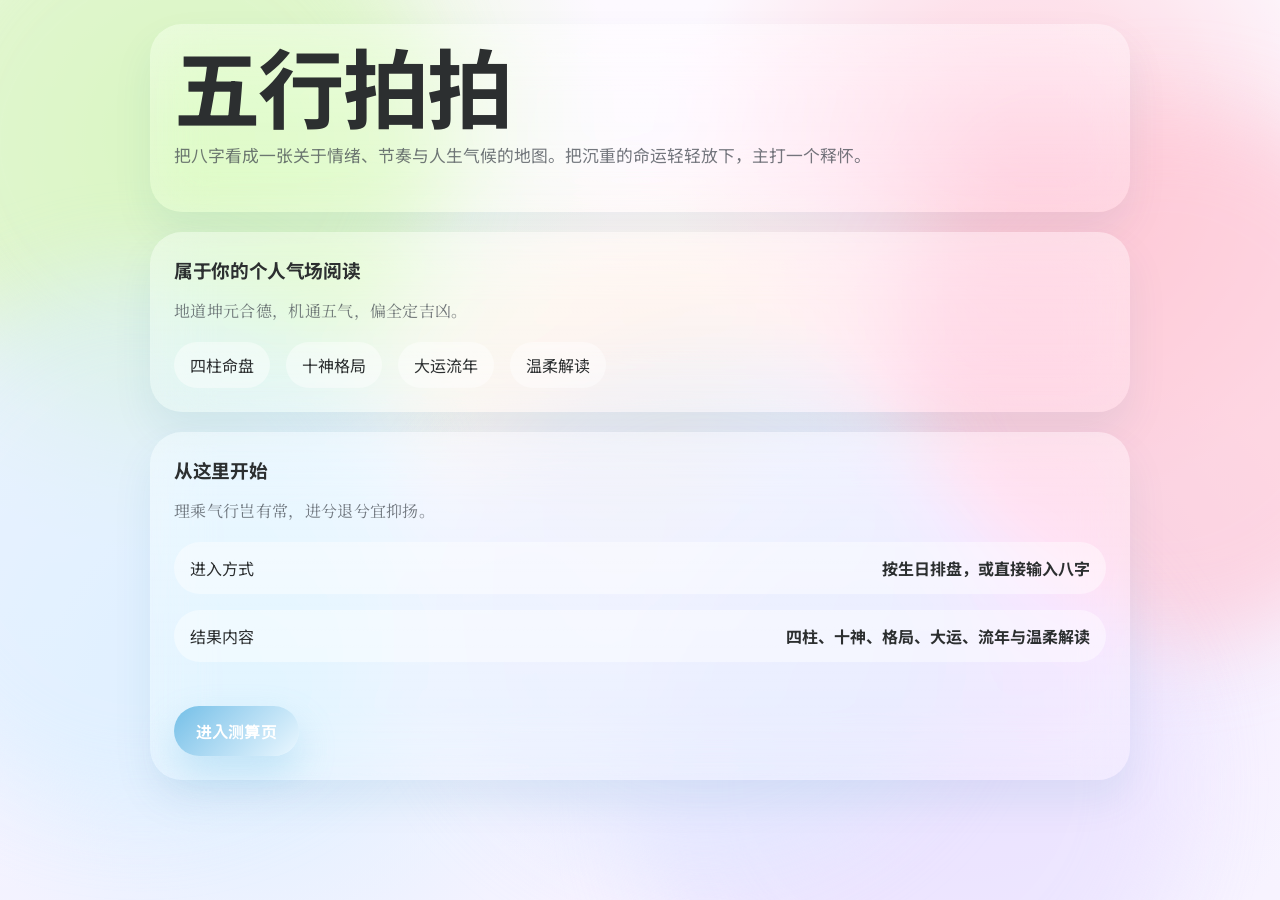
==== index.html @ 947509c0 "Initial publish-ready setup for Wuxing Paipai" ====
﻿<!DOCTYPE html>
<html lang="zh-CN">
  <head>
    <meta charset="UTF-8" />
    <meta name="viewport" content="width=device-width, initial-scale=1.0" />
    <title>五行拍拍 | 赛博算命</title>
    <meta
      name="description"
      content="五行拍拍是一款以治愈感与光晕渐变风呈现的八字排盘网站。先从首页进入，再到开始测算页，查看四柱、十神、格局、大运与流年。"
    />
    <link rel="preconnect" href="https://fonts.googleapis.com" />
    <link rel="preconnect" href="https://fonts.gstatic.com" crossorigin />
    <link
      href="https://fonts.googleapis.com/css2?family=Be+Vietnam+Pro:wght@400;500;600&family=Huninn&family=Noto+Sans+SC:wght@400;500;700&family=Noto+Serif+SC:wght@400;500;700&family=Plus+Jakarta+Sans:wght@500;600;700;800&display=swap"
      rel="stylesheet"
    />
    <link rel="stylesheet" href="./static/styles.css?v=20260414f" />
  </head>
  <body>
    <div class="ambient ambient-a"></div>
    <div class="ambient ambient-b"></div>
    <div class="ambient ambient-c"></div>
    <div class="ambient ambient-d"></div>
    <div class="ambient ambient-e"></div>

    <div class="page-shell">
      <header class="hero">
        <div class="hero-copy glow-card hero-copy-wide">
          <h1>五行拍拍</h1>
          <p class="hero-text">
            把八字看成一张关于情绪、节奏与人生气候的地图。把沉重的命运轻轻放下，主打一个释怀。
          </p>
        </div>
      </header>

      <main>
        <section class="calculator">
          <div class="stacked-workspace">
            <section class="panel glow-card landing-panel">
              <div class="panel-header">
                <h3>属于你的个人气场阅读</h3>
                <p class="poetic-copy">地道坤元合德，机通五气，偏全定吉凶。</p>
              </div>
              <div class="orbit-stack">
                <span>四柱命盘</span>
                <span>十神格局</span>
                <span>大运流年</span>
                <span>温柔解读</span>
              </div>
            </section>

            <section class="panel glow-card landing-panel">
              <div class="panel-header">
                <h3>从这里开始</h3>
                <p class="poetic-copy">理乘气行岂有常，进兮退兮宜抑扬。</p>
              </div>
              <div class="stacked-meta">
                <div class="meta-pill">
                  <span>进入方式</span>
                  <strong>按生日排盘，或直接输入八字</strong>
                </div>
                <div class="meta-pill">
                  <span>结果内容</span>
                  <strong>四柱、十神、格局、大运、流年与温柔解读</strong>
                </div>
                <div class="hero-actions">
                  <a class="button primary" href="./calculator.html">进入测算页</a>
                </div>
              </div>
            </section>
          </div>
        </section>
      </main>
    </div>
  </body>
</html>
---- static/styles.css ----
:root {
  --bg: #f6f1ff;
  --ink: #2c2f30;
  --muted: rgba(62, 68, 76, 0.72);
  --panel: rgba(255, 255, 255, 0.34);
  --panel-strong: rgba(255, 255, 255, 0.5);
  --accent: #73bfe7;
  --accent-soft: #dff3ff;
  --glow: #dfe8ff;
  --shadow: 0 20px 40px rgba(0, 97, 141, 0.08);
  --wood: #d7f5be;
  --fire: #ffc2d1;
  --earth: #ffe5c7;
  --metal: #e9e1ff;
  --water: #dcefff;
  --font-display: "Plus Jakarta Sans", "Noto Sans SC", sans-serif;
  --font-body: "Noto Sans SC", "PingFang SC", "Microsoft YaHei", sans-serif;
  --font-ui: "Huninn", "Plus Jakarta Sans", "Noto Sans SC", sans-serif;
  --font-poetic: "Noto Serif SC", serif;
  --space-16: 16px;
  --space-20: 20px;
  --space-24: 24px;
}

* {
  box-sizing: border-box;
}

html {
  scroll-behavior: smooth;
}

body {
  margin: 0;
  min-height: 100vh;
  color: var(--ink);
  background:
    radial-gradient(circle at 15% 15%, var(--wood), transparent 32%),
    radial-gradient(circle at 80% 18%, var(--fire), transparent 28%),
    radial-gradient(circle at 20% 78%, var(--water), transparent 30%),
    radial-gradient(circle at 75% 74%, var(--metal), transparent 32%),
    radial-gradient(circle at 52% 48%, var(--earth), transparent 36%),
    linear-gradient(180deg, #fcf8ff 0%, #f7f2ff 100%);
  font-family: var(--font-body);
  overflow-x: hidden;
  -webkit-tap-highlight-color: rgba(255, 255, 255, 0.18);
}

body::before {
  content: "";
  position: fixed;
  inset: 0;
  pointer-events: none;
  background:
    radial-gradient(circle at center, rgba(255, 255, 255, 0.36), transparent 52%),
    linear-gradient(180deg, rgba(255, 255, 255, 0.18), rgba(255, 255, 255, 0.04));
  mix-blend-mode: screen;
}

.ambient {
  position: fixed;
  width: 42vw;
  height: 42vw;
  border-radius: 50%;
  filter: blur(42px);
  opacity: 0.62;
  pointer-events: none;
  animation: drift 18s ease-in-out infinite alternate;
  z-index: 0;
}

.ambient-a { top: -10vw; left: -8vw; background: var(--wood); }
.ambient-b { top: 12vh; right: -12vw; background: var(--fire); animation-duration: 20s; }
.ambient-c { bottom: 10vh; left: -10vw; background: var(--water); animation-duration: 24s; }
.ambient-d { bottom: -12vw; right: 8vw; background: var(--metal); animation-duration: 22s; }
.ambient-e { top: 38vh; left: 34vw; background: var(--glow); animation-duration: 26s; }

.page-shell {
  position: relative;
  z-index: 1;
  width: min(980px, calc(100% - 32px));
  margin: 0 auto;
  padding: var(--space-24) 0 80px;
}

.calculator-page {
  display: grid;
  gap: var(--space-20);
}

#landing-shell {
  display: grid;
  gap: 12px;
}

.page-topbar {
  display: grid;
  grid-template-columns: auto minmax(0, 1fr);
  gap: var(--space-20);
  align-items: center;
  border-radius: 32px;
  padding: var(--space-24);
}

.page-topbar-copy h1 {
  font-size: clamp(2.4rem, 4.8vw, 4rem);
  line-height: 0.95;
  text-wrap: balance;
}

.page-topbar-copy p {
  margin: 10px 0 0;
  color: var(--muted);
  line-height: 1.8;
}

.hero,
.workspace,
.mood-grid,
.result-grid,
.analysis-grid,
.summary-band {
  display: grid;
  gap: var(--space-20);
}

.hero {
  grid-template-columns: 1fr;
  align-items: stretch;
  gap: 20px;
  margin-bottom: 20px;
}

.hero-copy-wide {
  grid-column: auto;
}

.hero-copy-wide h1 {
  width: 100%;
}

.glow-card,
.panel,
.mood-card,
.result-card,
.summary-card {
  background: linear-gradient(180deg, rgba(255, 255, 255, 0.42), rgba(255, 255, 255, 0.26));
  backdrop-filter: blur(28px) saturate(145%);
  -webkit-backdrop-filter: blur(28px) saturate(145%);
  box-shadow: var(--shadow);
}

.hero-copy,
.panel,
.mood-card,
.result-card,
.summary-card {
  border-radius: 32px;
  padding: var(--space-24);
}

.card-label,
.summary-label {
  margin: 0 0 12px;
  letter-spacing: 0.18em;
  text-transform: uppercase;
  color: rgba(53, 41, 101, 0.68);
  font-size: 0.78rem;
}

h1,
h2,
h3,
h4,
h5 {
  margin: 0;
  font-family: var(--font-display);
  letter-spacing: -0.02em;
  text-wrap: balance;
}

.hero h1 {
  font-size: clamp(3.35rem, 8vw, 5.4rem);
  line-height: 0.9;
}

.hero-text,
.panel-header p,
.mood-card p,
.card-header p,
.analysis-grid p,
.summary-subtext,
.soft-copy,
label span {
  color: var(--muted);
}

.hero-text {
  margin-top: 14px;
  max-width: 46rem;
  font-size: 1.05rem;
  line-height: 1.85;
}

.hero-actions,
.form-actions,
.action-group,
.orbit-stack,
.chip-grid {
  display: flex;
  gap: var(--space-16);
  flex-wrap: wrap;
}

.hero-actions {
  margin-top: 28px;
}

.button {
  appearance: none;
  border: 0;
  border-radius: 999px;
  padding: 13px 22px;
  cursor: pointer;
  text-decoration: none;
  font: inherit;
  font-family: var(--font-ui);
  font-weight: 700;
  letter-spacing: 0.01em;
  touch-action: manipulation;
  transition: transform 180ms ease, box-shadow 180ms ease, background 180ms ease;
}

.button:hover {
  transform: translateY(-1px);
}

.button:focus-visible,
.mode-tab:focus-visible,
.step:focus-visible,
input:focus-visible,
select:focus-visible,
textarea:focus-visible {
  outline: 2px solid color-mix(in srgb, var(--accent) 72%, white);
  outline-offset: 2px;
}

.button.primary {
  color: white;
  background: linear-gradient(135deg, var(--accent), color-mix(in srgb, var(--accent-soft) 62%, white));
  box-shadow: 0 18px 38px color-mix(in srgb, var(--accent) 32%, transparent);
}

.button.secondary,
.button.ghost {
  color: var(--ink);
  background: rgba(255, 255, 255, 0.42);
}

.orbit-stack {
  margin: 4px 0 0;
}

.orbit-stack span,
.meta-pill,
.ten-god-chip {
  padding: 11px 16px;
  border-radius: 999px;
  background: rgba(255, 255, 255, 0.42);
}

.orbit-note {
  margin: 0;
  color: var(--muted);
  line-height: 1.85;
}

.mode-switch {
  display: grid;
  grid-template-columns: repeat(2, minmax(0, 1fr));
  gap: 12px;
  margin-bottom: 18px;
}

.mode-tab {
  border: 0;
  border-radius: 28px;
  background: rgba(255, 255, 255, 0.34);
  color: var(--muted);
  padding: 16px 18px;
  cursor: pointer;
  font: inherit;
  font-family: var(--font-body);
  text-align: left;
  display: grid;
  gap: 8px;
  min-height: 116px;
  align-content: start;
}

.mode-tab strong {
  font-size: 1.05rem;
  color: var(--ink);
  font-family: var(--font-ui);
}

.mode-tab small {
  font-size: 0.9rem;
  line-height: 1.65;
  color: var(--muted);
}

.mode-tab.is-active {
  background: linear-gradient(135deg, rgba(255, 255, 255, 0.82), color-mix(in srgb, var(--accent-soft) 78%, transparent));
  color: var(--ink);
  box-shadow: 0 14px 34px rgba(115, 191, 231, 0.16);
}

.mode-panel {
  display: none;
}

.mode-panel.is-active {
  display: block;
}

.section-heading {
  margin-bottom: 16px;
}

.section-heading h2 {
  font-size: clamp(2.05rem, 6vw, 3.5rem);
  line-height: 1.04;
}

.reading-style {
  margin-bottom: 34px;
}

.mood-grid {
  grid-template-columns: repeat(3, minmax(0, 1fr));
}

.mood-card h3,
.panel-header h3,
.card-header h4,
.summary-card h4 {
  margin-bottom: 10px;
}

.workspace {
  grid-template-columns: minmax(320px, 430px) minmax(0, 1fr);
  align-items: start;
}

.landing-workspace {
  width: 100%;
  margin: 0 auto;
  display: grid;
}

.stacked-workspace {
  width: 100%;
  margin: 0 auto;
  display: grid;
  gap: var(--space-20);
}

.form-panel {
  position: static;
}

.result-panel {
  min-height: auto;
}

.panel-header {
  margin-bottom: var(--space-20);
}

.panel-header h3,
.card-header h4,
.summary-card h4,
.analysis-grid h5 {
  font-family: var(--font-display);
}

.standalone-page .page-topbar,
.standalone-page .calculator {
  width: 100%;
  margin: 0 auto;
}

.standalone-page .calculator {
  display: grid;
}

.result-heading {
  display: grid;
  gap: var(--space-16);
}

.hero-result-card {
  padding: 30px;
}

.landing-panel .panel-header p,
.page-topbar-copy p {
  max-width: 40rem;
}

.poetic-copy {
  font-family: var(--font-poetic);
  letter-spacing: 0.02em;
}

.stepper {
  display: grid;
  grid-template-columns: repeat(3, 1fr);
  gap: var(--space-16);
  margin-bottom: var(--space-20);
}

.step {
  border: 0;
  border-radius: 20px;
  background: rgba(255, 255, 255, 0.34);
  color: var(--muted);
  padding: 12px 10px;
  cursor: pointer;
  font-family: var(--font-ui);
  font-weight: 700;
}

.step.is-active {
  color: var(--ink);
  background: linear-gradient(135deg, rgba(255, 255, 255, 0.72), color-mix(in srgb, var(--accent-soft) 72%, transparent));
  box-shadow: 0 10px 26px rgba(115, 191, 231, 0.14);
}

.wizard-form,
.step-panel,
.stacked-meta {
  display: grid;
  gap: var(--space-16);
}

.step-note {
  margin: 0 0 2px;
  padding: 14px 16px;
  border-radius: 20px;
  background: rgba(255, 255, 255, 0.32);
  color: var(--muted);
  line-height: 1.8;
}

.step-panel {
  display: none;
}

.step-panel.is-active {
  display: grid;
}

label {
  display: grid;
  gap: 8px;
}

input,
select,
textarea {
  width: 100%;
  border: 0;
  border-radius: 20px;
  background: rgba(255, 255, 255, 0.48);
  padding: 14px 16px;
  color: var(--ink);
  font: inherit;
  font-family: var(--font-body);
  box-shadow: inset 0 0 0 1px rgba(255, 255, 255, 0.18);
}

input::placeholder,
textarea::placeholder {
  color: rgba(41, 36, 67, 0.52);
}

textarea {
  resize: vertical;
}

.form-actions {
  justify-content: space-between;
  align-items: center;
  margin-top: 8px;
}

.form-feedback {
  margin: 4px 0 0;
  padding: 12px 16px;
  border-radius: 18px;
  background: rgba(251, 81, 81, 0.12);
  color: #8f2331;
  line-height: 1.75;
}

.form-feedback.is-hidden {
  display: none;
}

.result-empty {
  display: none;
}

.result-content.is-hidden {
  display: none;
}

.result-content {
  display: grid;
  gap: var(--space-20);
}

.summary-band {
  grid-template-columns: repeat(3, minmax(0, 1fr));
  gap: var(--space-16);
}

.summary-card {
  min-height: 220px;
  display: grid;
  align-content: start;
}

.summary-card h4 {
  font-size: clamp(1.8rem, 3vw, 2.35rem);
  line-height: 1.12;
}

.summary-subtext {
  margin: 10px 0 0;
  font-size: 0.98rem;
  line-height: 1.72;
  word-break: break-word;
}

.result-grid {
  grid-template-columns: 1fr;
  gap: var(--space-20);
}

.result-card.wide {
  grid-column: 1 / -1;
}

.result-card,
.summary-card {
  position: relative;
}

.result-card::before,
.summary-card::before {
  content: "";
  position: absolute;
  inset: 1px;
  border-radius: inherit;
  pointer-events: none;
  background: linear-gradient(180deg, rgba(255, 255, 255, 0.18), transparent 28%);
  opacity: 0.8;
}

.result-card > *,
.summary-card > * {
  position: relative;
  z-index: 1;
}

.card-header {
  display: grid;
  gap: var(--space-16);
  margin-bottom: var(--space-20);
  align-content: start;
  min-height: 90px;
}

.table-wrap {
  overflow-x: auto;
  -webkit-overflow-scrolling: touch;
  border-radius: 24px;
  padding: 12px 10px;
  background: rgba(255, 255, 255, 0.14);
}

table {
  width: 100%;
  border-collapse: collapse;
  border-spacing: 0;
}

th,
td {
  padding: 22px 24px;
  text-align: left;
  border-bottom: 1px solid rgba(255, 255, 255, 0.22);
  vertical-align: top;
  word-break: break-word;
}

th {
  color: rgba(43, 34, 80, 0.78);
  font-size: 0.92rem;
  font-family: var(--font-ui);
  letter-spacing: 0.02em;
}

.pillars-table tbody tr:last-child td {
  border-bottom: 0;
}

.pillars-table td:first-child,
.pillars-table th:first-child {
  min-width: 112px;
}

.pillars-table td:nth-child(2),
.pillars-table td:nth-child(3),
.pillars-table td:nth-child(4),
.pillars-table th:nth-child(2),
.pillars-table th:nth-child(3),
.pillars-table th:nth-child(4) {
  min-width: 132px;
}

.pillars-table td:last-child,
.pillars-table th:last-child {
  min-width: 420px;
}

.pillars-table td:last-child {
  line-height: 1.8;
}

.elements-chart,
.annual-grid {
  display: grid;
  gap: 12px;
}

.featured-reading {
  background: linear-gradient(180deg, rgba(255, 255, 255, 0.56), rgba(255, 255, 255, 0.28));
}

.featured-header h4 {
  font-size: clamp(2rem, 4vw, 2.8rem);
  line-height: 1;
}

.featured-copy {
  padding: var(--space-24);
  border-radius: 28px;
  background: linear-gradient(180deg, rgba(255, 255, 255, 0.34), rgba(255, 255, 255, 0.18));
  display: grid;
  gap: var(--space-20);
}

.featured-copy p {
  margin: 0;
  font-size: 1.18rem;
  line-height: 2;
  color: var(--ink);
}

.insight-list {
  display: grid;
  gap: var(--space-20);
}

.insight-grid {
  display: grid;
  grid-template-columns: repeat(2, minmax(0, 1fr));
  gap: var(--space-16);
}

.insight-grid-compact {
  grid-template-columns: repeat(3, minmax(0, 1fr));
}

.insight-card {
  padding: var(--space-24);
  border-radius: 26px;
  background: linear-gradient(180deg, rgba(255, 255, 255, 0.28), rgba(255, 255, 255, 0.16));
}

.insight-primary {
  padding: 28px;
  background: linear-gradient(180deg, rgba(255, 255, 255, 0.36), rgba(255, 255, 255, 0.2));
}

.insight-primary h5 {
  font-size: 1.4rem;
}

.insight-card h5 {
  margin-bottom: 10px;
  font-size: 1.28rem;
  line-height: 1.3;
}

.insight-card p {
  margin: 0;
  line-height: 1.88;
  color: var(--muted);
}

.element-row {
  display: grid;
  grid-template-columns: 56px minmax(0, 1fr) 42px;
  align-items: center;
  gap: 10px;
}

.element-bar {
  border-radius: 999px;
  height: 12px;
  overflow: hidden;
  background: rgba(255, 255, 255, 0.25);
}

.element-fill {
  height: 100%;
  border-radius: 999px;
  background: linear-gradient(90deg, color-mix(in srgb, var(--accent-soft) 78%, white), var(--accent));
}

.meta-pill {
  display: flex;
  justify-content: space-between;
  align-items: center;
  gap: 16px;
  padding: 14px 16px;
}

.soft-copy {
  margin: 0;
  line-height: 1.85;
}

.chip-grid {
  display: grid;
  grid-template-columns: repeat(3, minmax(0, 1fr));
  gap: 12px;
}

#time-candidates {
  grid-template-columns: repeat(2, minmax(0, 1fr));
}

.ten-god-chip {
  display: grid;
  gap: 6px;
  min-height: 112px;
}

.ten-god-chip strong {
  font-size: 1.18rem;
  font-family: var(--font-display);
}

.ten-god-chip small,
.annual-card small {
  color: var(--muted);
  line-height: 1.75;
}

.annual-grid {
  grid-template-columns: repeat(3, minmax(0, 1fr));
  gap: var(--space-16);
}

.annual-card {
  padding: 20px;
  border-radius: 28px;
  background: linear-gradient(180deg, rgba(255, 255, 255, 0.26), rgba(255, 255, 255, 0.18));
  display: grid;
  gap: 10px;
}

.annual-card .annual-year {
  display: flex;
  justify-content: space-between;
  align-items: baseline;
  gap: 10px;
}

.analysis-grid {
  grid-template-columns: repeat(2, minmax(0, 1fr));
  gap: 18px;
}

.analysis-grid section {
  padding: 20px;
  border-radius: 28px;
  background: linear-gradient(180deg, rgba(255, 255, 255, 0.24), rgba(255, 255, 255, 0.16));
}

.analysis-grid section p {
  margin: 12px 0 0;
  line-height: 1.95;
}

.wide-section {
  grid-column: 1 / -1;
}

.followup-card {
  overflow: hidden;
}

.followup-shell {
  display: grid;
  gap: var(--space-16);
}

.followup-suggestions {
  display: flex;
  flex-wrap: wrap;
  gap: 10px;
}

.followup-chip {
  border: 0;
  border-radius: 999px;
  padding: 10px 16px;
  background: rgba(255, 255, 255, 0.44);
  color: var(--ink);
  font: inherit;
  font-family: var(--font-ui);
  cursor: pointer;
  transition: transform 180ms ease, background 180ms ease;
}

.followup-chip:hover {
  transform: translateY(-1px);
  background: color-mix(in srgb, var(--accent-soft) 68%, white);
}

.followup-form {
  display: grid;
  gap: 14px;
}

.followup-actions {
  display: flex;
  justify-content: flex-start;
}

.followup-response {
  padding: 22px;
  border-radius: 28px;
  background: linear-gradient(180deg, rgba(255, 255, 255, 0.3), rgba(255, 255, 255, 0.18));
}

.followup-response.is-hidden {
  display: none;
}

.followup-response h5 {
  margin-bottom: 10px;
}

.followup-response p {
  margin: 0;
  line-height: 1.92;
  color: var(--muted);
}

@keyframes drift {
  from {
    transform: translate3d(0, 0, 0) scale(1);
  }
  to {
    transform: translate3d(18px, -24px, 0) scale(1.08);
  }
}

@media (max-width: 1080px) {
  .hero,
  .workspace,
  .mood-grid,
  .summary-band,
  .result-grid,
  .analysis-grid,
  .annual-grid,
  .chip-grid,
  .insight-grid,
  .insight-grid-compact {
    grid-template-columns: 1fr;
  }

  .landing-workspace {
    width: 100%;
  }

  .stacked-workspace,
  .standalone-page .page-topbar,
  .standalone-page .calculator {
    width: 100%;
  }

  .result-panel {
    min-height: auto;
  }

  #time-candidates {
    grid-template-columns: 1fr;
  }

  .page-shell {
    width: min(100% - 20px, 1000px);
  }
}

@media (max-width: 640px) {
  .page-shell {
    width: calc(100% - 14px);
    padding-top: 12px;
    padding-bottom: 42px;
  }

  .hero-copy,
  .panel,
  .mood-card,
  .result-card,
  .summary-card {
    padding: 20px;
    border-radius: 28px;
  }

  .card-header {
    min-height: 0;
  }

  .insight-list {
    gap: 14px;
  }

  .insight-card,
  .insight-primary {
    padding: 20px;
  }

  .ambient {
    width: 64vw;
    height: 64vw;
    filter: blur(36px);
    opacity: 0.5;
  }

  .hero {
    gap: 14px;
    margin-bottom: 18px;
  }

  .page-topbar {
    grid-template-columns: 1fr;
    gap: 12px;
    padding: var(--space-20);
  }

  .hero h1 {
    font-size: clamp(2.7rem, 15vw, 4rem);
    line-height: 0.95;
  }

  .hero-text {
    font-size: 0.98rem;
    line-height: 1.8;
    margin-top: 14px;
  }

  .hero-actions {
    margin-top: 18px;
  }

  .orbit-stack span,
  .meta-pill,
  .ten-god-chip {
    padding: 9px 12px;
  }

  .section-heading {
    margin-bottom: 12px;
  }

  .section-heading h2 {
    font-size: clamp(1.7rem, 9vw, 2.35rem);
    line-height: 1.08;
  }

  .stepper {
    grid-template-columns: 1fr;
    gap: 12px;
    margin-bottom: 14px;
  }

  .mode-switch {
    grid-template-columns: 1fr;
    gap: 10px;
  }

  .mode-tab {
    min-height: auto;
    padding: 14px 16px;
  }

  .step {
    padding: 11px 10px;
    border-radius: 16px;
  }

  .panel-header {
    margin-bottom: 14px;
  }

  .panel-header p,
  .card-header p {
    font-size: 0.94rem;
    line-height: 1.75;
  }

  .form-actions {
    flex-direction: column;
    align-items: stretch;
    gap: 10px;
  }

  .action-group {
    width: 100%;
    flex-direction: column;
  }

  .button,
  .action-group .button {
    width: 100%;
  }

  input,
  select,
  textarea {
    padding: 13px 14px;
    border-radius: 18px;
    font-size: 16px;
  }

  .result-empty {
    min-height: 220px;
    padding: 20px;
    border-radius: 24px;
  }

  .summary-band {
    gap: 12px;
  }

  .summary-card h4 {
    font-size: 1.45rem;
  }

  .summary-card {
    min-height: auto;
  }

  .featured-copy {
    padding: 20px;
    border-radius: 22px;
  }

  .featured-copy p {
    font-size: 1rem;
    line-height: 1.85;
  }

  .result-grid {
    gap: 16px;
  }

  .card-header {
    min-height: auto;
  }

  .card-header h4 {
    font-size: 1.5rem;
  }

  .result-card,
  .summary-card {
    padding: 18px;
  }

  th,
  td {
    padding: 12px 12px;
    font-size: 0.9rem;
  }

  .table-wrap {
    margin: 0 -2px;
    padding: 8px 4px 6px;
  }

  .pillars-table td:first-child,
  .pillars-table th:first-child {
    min-width: 72px;
  }

  .pillars-table td:nth-child(2),
  .pillars-table td:nth-child(3),
  .pillars-table td:nth-child(4),
  .pillars-table th:nth-child(2),
  .pillars-table th:nth-child(3),
  .pillars-table th:nth-child(4) {
    min-width: 78px;
  }

  .pillars-table td:last-child,
  .pillars-table th:last-child {
    min-width: 240px;
  }

  .element-row {
    grid-template-columns: 44px minmax(0, 1fr) 32px;
    gap: 8px;
  }

  .chip-grid,
  .annual-grid,
  .analysis-grid,
  .insight-list {
    gap: 12px;
  }

  .followup-suggestions {
    gap: 8px;
  }

  .followup-chip {
    width: 100%;
    text-align: left;
  }

  .ten-god-chip {
    min-height: auto;
  }

  .annual-card,
  .analysis-grid section,
  .insight-card {
    padding: 16px;
    border-radius: 22px;
  }

  .annual-card h5,
  .analysis-grid h5 {
    font-size: 1.2rem;
  }

  .analysis-grid section p,
  .soft-copy,
  .annual-card p,
  .annual-card small {
    font-size: 0.93rem;
    line-height: 1.8;
  }
}

@media (prefers-reduced-motion: reduce) {
  html {
    scroll-behavior: auto;
  }

  .ambient,
  .button {
    animation: none !important;
    transition: none !important;
  }
}

@media (max-width: 420px) {
  .hero-copy,
  .panel,
  .result-card,
  .summary-card {
    padding: 16px;
    border-radius: 24px;
  }

  .hero h1 {
    font-size: clamp(2.5rem, 18vw, 3.6rem);
  }

  .hero-text {
    font-size: 0.94rem;
  }

  .card-header h4,
  .summary-card h4 {
    font-size: 1.3rem;
  }

  th,
  td {
    font-size: 0.84rem;
  }
}
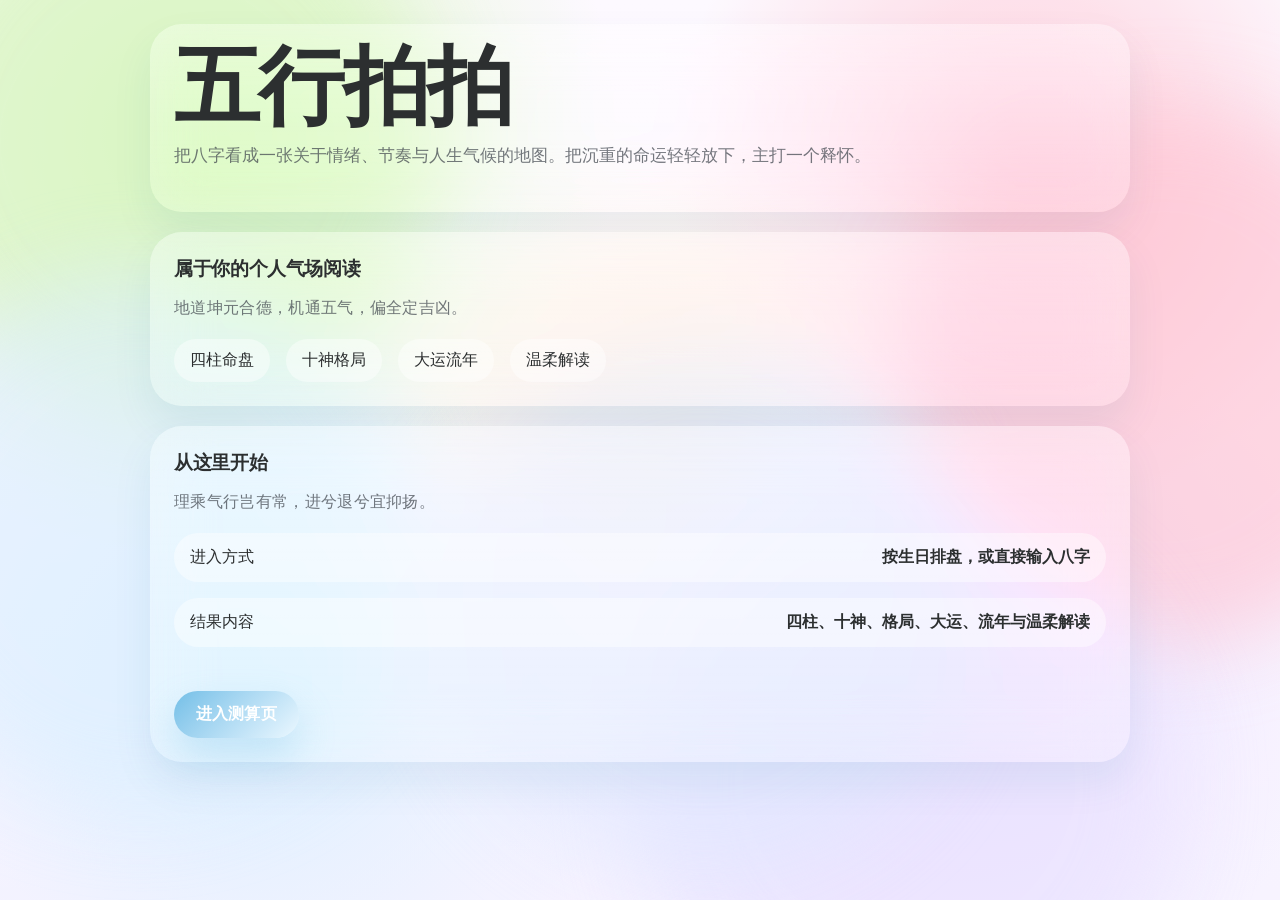
==== commit 218806d3: "Refine follow-up answers and improve China loading" ====
--- a/index.html
+++ b/index.html
@@ -8,13 +8,7 @@
       name="description"
       content="五行拍拍是一款以治愈感与光晕渐变风呈现的八字排盘网站。先从首页进入，再到开始测算页，查看四柱、十神、格局、大运与流年。"
     />
-    <link rel="preconnect" href="https://fonts.googleapis.com" />
-    <link rel="preconnect" href="https://fonts.gstatic.com" crossorigin />
-    <link
-      href="https://fonts.googleapis.com/css2?family=Be+Vietnam+Pro:wght@400;500;600&family=Huninn&family=Noto+Sans+SC:wght@400;500;700&family=Noto+Serif+SC:wght@400;500;700&family=Plus+Jakarta+Sans:wght@500;600;700;800&display=swap"
-      rel="stylesheet"
-    />
-    <link rel="stylesheet" href="./static/styles.css?v=20260414f" />
+    <link rel="stylesheet" href="./static/styles.css?v=20260417e" />
   </head>
   <body>
     <div class="ambient ambient-a"></div>
--- a/static/styles.css
+++ b/static/styles.css
@@ -13,10 +13,10 @@
   --earth: #ffe5c7;
   --metal: #e9e1ff;
   --water: #dcefff;
-  --font-display: "Plus Jakarta Sans", "Noto Sans SC", sans-serif;
-  --font-body: "Noto Sans SC", "PingFang SC", "Microsoft YaHei", sans-serif;
-  --font-ui: "Huninn", "Plus Jakarta Sans", "Noto Sans SC", sans-serif;
-  --font-poetic: "Noto Serif SC", serif;
+  --font-display: "PingFang SC", "HarmonyOS Sans SC", "Microsoft YaHei", "Noto Sans CJK SC", "Source Han Sans SC", sans-serif;
+  --font-body: "PingFang SC", "HarmonyOS Sans SC", "Microsoft YaHei", "Noto Sans CJK SC", "Source Han Sans SC", sans-serif;
+  --font-ui: "PingFang SC", "HarmonyOS Sans SC", "Microsoft YaHei", "Noto Sans CJK SC", "Source Han Sans SC", sans-serif;
+  --font-poetic: "STSong", "Songti SC", "SimSun", "Noto Serif CJK SC", "Source Han Serif SC", serif;
   --space-16: 16px;
   --space-20: 20px;
   --space-24: 24px;
@@ -467,6 +467,78 @@
   gap: 8px;
 }
 
+fieldset {
+  margin: 0;
+  padding: 0;
+  border: 0;
+  min-width: 0;
+}
+
+legend {
+  padding: 0;
+  margin: 0 0 8px;
+  color: var(--muted);
+}
+
+.choice-group {
+  display: grid;
+  gap: 10px;
+}
+
+.choice-grid {
+  display: grid;
+  grid-template-columns: repeat(2, minmax(0, 1fr));
+  gap: 10px;
+}
+
+.choice-card {
+  position: relative;
+  display: grid;
+  gap: 8px;
+  min-height: 108px;
+  padding: 16px 18px;
+  border-radius: 22px;
+  background: rgba(255, 255, 255, 0.42);
+  box-shadow: inset 0 0 0 1px rgba(255, 255, 255, 0.16);
+  cursor: pointer;
+  transition: transform 180ms ease, box-shadow 180ms ease, background 180ms ease;
+}
+
+.choice-card:hover {
+  transform: translateY(-1px);
+}
+
+.choice-card input {
+  position: absolute;
+  inset: 0;
+  opacity: 0;
+  pointer-events: none;
+}
+
+.choice-card span {
+  color: var(--ink);
+  font-family: var(--font-ui);
+  font-size: 1rem;
+  font-weight: 700;
+}
+
+.choice-card small {
+  color: var(--muted);
+  line-height: 1.65;
+}
+
+.choice-card:has(input:checked) {
+  background: linear-gradient(135deg, rgba(255, 255, 255, 0.84), color-mix(in srgb, var(--accent-soft) 76%, transparent));
+  box-shadow:
+    0 14px 34px rgba(115, 191, 231, 0.16),
+    inset 0 0 0 1px rgba(255, 255, 255, 0.42);
+}
+
+.choice-card:has(input:focus-visible) {
+  outline: 2px solid color-mix(in srgb, var(--accent) 72%, white);
+  outline-offset: 2px;
+}
+
 input,
 select,
 textarea {
@@ -651,6 +723,72 @@
   background: linear-gradient(180deg, rgba(255, 255, 255, 0.56), rgba(255, 255, 255, 0.28));
 }
 
+.dream-feature-card {
+  background: linear-gradient(180deg, rgba(255, 248, 242, 0.6), rgba(255, 239, 229, 0.28));
+}
+
+.dream-feature-shell {
+  display: grid;
+  grid-template-columns: minmax(0, 1.4fr) minmax(260px, 0.8fr);
+  gap: 18px;
+  align-items: start;
+}
+
+.dream-feature-copy {
+  display: grid;
+  gap: 12px;
+}
+
+.dream-feature-copy p {
+  margin: 0;
+  line-height: 1.9;
+}
+
+.dream-feature-action {
+  display: grid;
+  gap: 12px;
+  align-content: start;
+  justify-items: start;
+  padding: 18px;
+  border-radius: 24px;
+  background: rgba(255, 255, 255, 0.38);
+  box-shadow: inset 0 0 0 1px rgba(255, 255, 255, 0.22);
+}
+
+.dream-quota-note,
+.dream-form-note {
+  margin: 0;
+  color: var(--muted);
+  line-height: 1.8;
+}
+
+.dream-form {
+  margin-top: 20px;
+  display: grid;
+  gap: 14px;
+}
+
+.dream-actions {
+  display: flex;
+  align-items: center;
+  justify-content: space-between;
+  gap: 16px;
+  flex-wrap: wrap;
+}
+
+.dream-response {
+  margin-top: 20px;
+  padding: 22px;
+  border-radius: 28px;
+  background: linear-gradient(180deg, rgba(255, 255, 255, 0.3), rgba(255, 255, 255, 0.18));
+  display: grid;
+  gap: 16px;
+}
+
+.dream-response.is-hidden {
+  display: none;
+}
+
 .featured-header h4 {
   font-size: clamp(2rem, 4vw, 2.8rem);
   line-height: 1;
@@ -771,6 +909,50 @@
 .annual-card small {
   color: var(--muted);
   line-height: 1.75;
+}
+
+.shen-sha-summary {
+  display: grid;
+  grid-template-columns: repeat(auto-fit, minmax(220px, 1fr));
+  gap: 14px;
+  margin-top: 18px;
+}
+
+.shen-sha-card {
+  display: grid;
+  gap: 10px;
+  padding: 16px 18px;
+  border-radius: 24px;
+  background: rgba(255, 255, 255, 0.42);
+  box-shadow: inset 0 0 0 1px rgba(255, 255, 255, 0.22);
+}
+
+.shen-sha-head {
+  display: flex;
+  align-items: baseline;
+  justify-content: space-between;
+  gap: 12px;
+}
+
+.shen-sha-head strong {
+  font-size: 1.05rem;
+  font-family: var(--font-display);
+}
+
+.shen-sha-head span {
+  color: var(--muted);
+  font-size: 0.9rem;
+}
+
+.shen-sha-card p {
+  margin: 0;
+  line-height: 1.8;
+  color: rgba(51, 38, 27, 0.82);
+}
+
+.shen-sha-card small {
+  color: var(--muted);
+  line-height: 1.65;
 }
 
 .annual-grid {
@@ -859,20 +1041,133 @@
   padding: 22px;
   border-radius: 28px;
   background: linear-gradient(180deg, rgba(255, 255, 255, 0.3), rgba(255, 255, 255, 0.18));
+  display: grid;
+  gap: 16px;
 }
 
 .followup-response.is-hidden {
   display: none;
 }
 
-.followup-response h5 {
-  margin-bottom: 10px;
-}
-
-.followup-response p {
+.followup-response-header {
+  display: grid;
+  gap: 8px;
+}
+
+.followup-response h5,
+.followup-response-header p {
+  margin: 0;
+}
+
+.followup-response-header p {
+  color: var(--muted);
+  line-height: 1.8;
+}
+
+.followup-upgrade {
+  display: grid;
+  gap: 16px;
+}
+
+.followup-upgrade.is-hidden {
+  display: none;
+}
+
+.followup-upgrade-grid {
+  display: grid;
+  grid-template-columns: repeat(2, minmax(0, 1fr));
+  gap: 16px;
+}
+
+.upgrade-card {
+  display: grid;
+  gap: 12px;
+  padding: 20px;
+  border-radius: 28px;
+  background: linear-gradient(180deg, rgba(255, 255, 255, 0.28), rgba(255, 255, 255, 0.18));
+  box-shadow: inset 0 0 0 1px rgba(255, 255, 255, 0.22);
+}
+
+.premium-card {
+  background: linear-gradient(180deg, rgba(255, 245, 238, 0.42), rgba(255, 232, 220, 0.24));
+}
+
+.upgrade-card h5,
+.upgrade-card p {
+  margin: 0;
+}
+
+.upgrade-card p {
+  line-height: 1.9;
+}
+
+.upgrade-tag {
+  display: inline-flex;
+  align-items: center;
+  justify-content: center;
+  width: fit-content;
+  padding: 6px 12px;
+  border-radius: 999px;
+  font-size: 0.82rem;
+  color: var(--ink);
+  background: rgba(255, 255, 255, 0.56);
+}
+
+.upgrade-tag.unlock {
+  background: rgba(229, 246, 236, 0.85);
+}
+
+.upgrade-tag.paid {
+  background: rgba(255, 228, 214, 0.88);
+}
+
+.upgrade-examples {
+  display: grid;
+  gap: 8px;
+}
+
+.upgrade-examples span {
+  display: block;
+  color: var(--muted);
+  line-height: 1.7;
+}
+
+.dream-button {
+  justify-self: flex-start;
+}
+
+.followup-thread {
+  display: grid;
+  gap: 14px;
+}
+
+.followup-turn {
+  display: grid;
+  gap: 10px;
+  padding: 18px 18px 16px;
+  border-radius: 24px;
+  background: linear-gradient(180deg, rgba(255, 255, 255, 0.34), rgba(255, 255, 255, 0.22));
+}
+
+.followup-turn .turn-question {
+  margin: 0;
+  color: var(--ink);
+  font-weight: 600;
+  line-height: 1.7;
+}
+
+.followup-turn .turn-answer {
   margin: 0;
   line-height: 1.92;
   color: var(--muted);
+}
+
+.followup-turn .turn-answer p {
+  margin: 0 0 12px;
+}
+
+.followup-turn .turn-answer p:last-child {
+  margin-bottom: 0;
 }
 
 @keyframes drift {
@@ -893,9 +1188,15 @@
   .analysis-grid,
   .annual-grid,
   .chip-grid,
+  .followup-upgrade-grid,
+  .dream-feature-shell,
   .insight-grid,
   .insight-grid-compact {
     grid-template-columns: 1fr;
+  }
+
+  .dream-actions {
+    align-items: flex-start;
   }
 
   .landing-workspace {
@@ -1009,6 +1310,16 @@
     gap: 10px;
   }
 
+  .choice-grid {
+    grid-template-columns: 1fr;
+  }
+
+  .choice-card {
+    min-height: auto;
+    padding: 14px 16px;
+    border-radius: 18px;
+  }
+
   .mode-tab {
     min-height: auto;
     padding: 14px 16px;
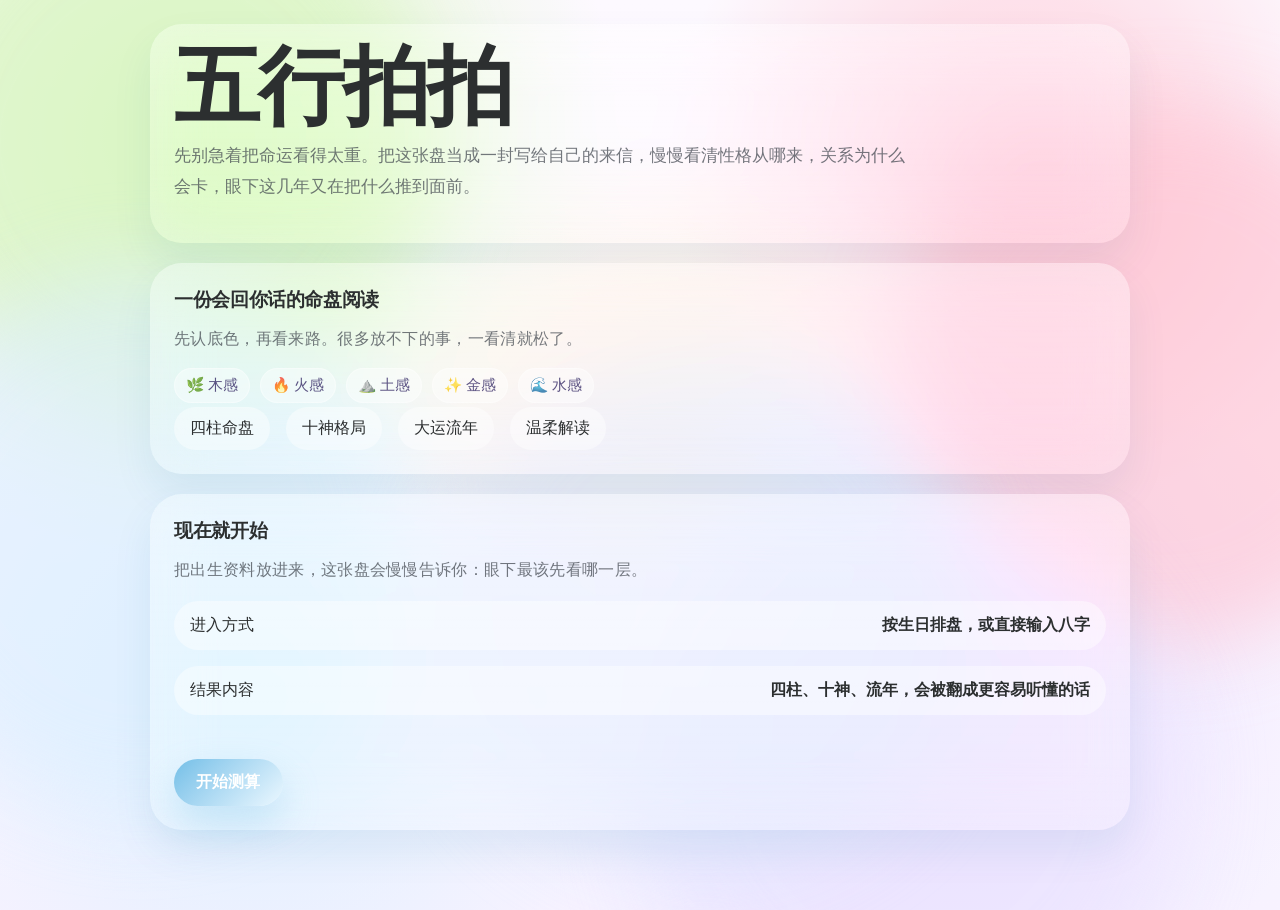
==== commit 0a29a1a8: "Add shareable destiny prototype card" ====
--- a/index.html
+++ b/index.html
@@ -3,12 +3,12 @@
   <head>
     <meta charset="UTF-8" />
     <meta name="viewport" content="width=device-width, initial-scale=1.0" />
-    <title>五行拍拍 | 赛博算命</title>
+    <title>五行拍拍 | 命盘气场阅读</title>
     <meta
       name="description"
-      content="五行拍拍是一款以治愈感与光晕渐变风呈现的八字排盘网站。先从首页进入，再到开始测算页，查看四柱、十神、格局、大运与流年。"
+      content="五行拍拍是一款以治愈感与光晕渐变风呈现的命盘气场阅读网站。先从首页进入，再到开始测算页，查看四柱、十神、格局、大运与流年。"
     />
-    <link rel="stylesheet" href="./static/styles.css?v=20260417e" />
+    <link rel="stylesheet" href="./static/styles.css?v=20260501a" />
   </head>
   <body>
     <div class="ambient ambient-a"></div>
@@ -22,7 +22,7 @@
         <div class="hero-copy glow-card hero-copy-wide">
           <h1>五行拍拍</h1>
           <p class="hero-text">
-            把八字看成一张关于情绪、节奏与人生气候的地图。把沉重的命运轻轻放下，主打一个释怀。
+            先别急着把命运看得太重。把这张盘当成一封写给自己的来信，慢慢看清性格从哪来，关系为什么会卡，眼下这几年又在把什么推到面前。
           </p>
         </div>
       </header>
@@ -32,8 +32,15 @@
           <div class="stacked-workspace">
             <section class="panel glow-card landing-panel">
               <div class="panel-header">
-                <h3>属于你的个人气场阅读</h3>
-                <p class="poetic-copy">地道坤元合德，机通五气，偏全定吉凶。</p>
+                <h3>一份会回你话的命盘阅读</h3>
+                <p class="poetic-copy">先认底色，再看来路。很多放不下的事，一看清就松了。</p>
+              </div>
+              <div class="emoji-sticker-row" aria-hidden="true">
+                <span>🌿 木感</span>
+                <span>🔥 火感</span>
+                <span>⛰️ 土感</span>
+                <span>✨ 金感</span>
+                <span>🌊 水感</span>
               </div>
               <div class="orbit-stack">
                 <span>四柱命盘</span>
@@ -45,8 +52,8 @@
 
             <section class="panel glow-card landing-panel">
               <div class="panel-header">
-                <h3>从这里开始</h3>
-                <p class="poetic-copy">理乘气行岂有常，进兮退兮宜抑扬。</p>
+                <h3>现在就开始</h3>
+                <p class="poetic-copy">把出生资料放进来，这张盘会慢慢告诉你：眼下最该先看哪一层。</p>
               </div>
               <div class="stacked-meta">
                 <div class="meta-pill">
@@ -55,10 +62,10 @@
                 </div>
                 <div class="meta-pill">
                   <span>结果内容</span>
-                  <strong>四柱、十神、格局、大运、流年与温柔解读</strong>
+                  <strong>四柱、十神、流年，会被翻成更容易听懂的话</strong>
                 </div>
                 <div class="hero-actions">
-                  <a class="button primary" href="./calculator.html">进入测算页</a>
+                  <a class="button primary" href="./calculator.html">开始测算</a>
                 </div>
               </div>
             </section>
--- a/static/styles.css
+++ b/static/styles.css
@@ -216,6 +216,43 @@
   margin-top: 28px;
 }
 
+.emoji-sticker-row {
+  display: flex;
+  gap: 10px;
+  flex-wrap: wrap;
+  margin: -2px 0 4px;
+}
+
+.emoji-sticker-row span {
+  display: inline-flex;
+  align-items: center;
+  gap: 6px;
+  padding: 8px 12px;
+  border-radius: 999px;
+  background: rgba(255, 255, 255, 0.38);
+  color: rgba(53, 41, 101, 0.8);
+  font-size: 0.92rem;
+  box-shadow: inset 0 0 0 1px rgba(255, 255, 255, 0.34);
+}
+
+.draft-status {
+  margin: 10px 0 0;
+  display: inline-flex;
+  align-items: center;
+  gap: 8px;
+  color: rgba(53, 41, 101, 0.78);
+  font-size: 0.92rem;
+}
+
+.draft-status::before {
+  content: "✦";
+  color: color-mix(in srgb, var(--accent) 72%, white);
+}
+
+.draft-status[data-tone="restored"]::before {
+  content: "↺";
+}
+
 .button {
   appearance: none;
   border: 0;
@@ -277,7 +314,7 @@
 
 .mode-switch {
   display: grid;
-  grid-template-columns: repeat(2, minmax(0, 1fr));
+  grid-template-columns: repeat(3, minmax(0, 1fr));
   gap: 12px;
   margin-bottom: 18px;
 }
@@ -296,6 +333,11 @@
   gap: 8px;
   min-height: 116px;
   align-content: start;
+  transition: transform 180ms ease, box-shadow 180ms ease, background 180ms ease;
+}
+
+.mode-tab:hover {
+  transform: translateY(-1px) rotate(-0.2deg);
 }
 
 .mode-tab strong {
@@ -465,6 +507,12 @@
 label {
   display: grid;
   gap: 8px;
+}
+
+.input-hint {
+  color: var(--muted);
+  font-size: 0.92rem;
+  line-height: 1.6;
 }
 
 fieldset {
@@ -594,6 +642,118 @@
   gap: var(--space-20);
 }
 
+.share-card {
+  position: relative;
+  overflow: hidden;
+  border-radius: 36px;
+  padding: 28px;
+  background:
+    radial-gradient(circle at top left, rgba(255, 255, 255, 0.72), transparent 34%),
+    radial-gradient(circle at top right, rgba(255, 194, 209, 0.35), transparent 28%),
+    radial-gradient(circle at bottom left, rgba(220, 239, 255, 0.38), transparent 32%),
+    linear-gradient(145deg, rgba(255, 255, 255, 0.48), rgba(255, 255, 255, 0.24));
+}
+
+.share-card::after {
+  content: "";
+  position: absolute;
+  inset: auto -40px -50px auto;
+  width: 220px;
+  height: 220px;
+  border-radius: 50%;
+  background: color-mix(in srgb, var(--accent-soft) 56%, white);
+  filter: blur(14px);
+  opacity: 0.6;
+}
+
+.share-card > * {
+  position: relative;
+  z-index: 1;
+}
+
+.share-card-top {
+  display: grid;
+  grid-template-columns: minmax(0, 1fr) auto;
+  gap: 18px;
+  align-items: start;
+}
+
+.share-card-top h3 {
+  font-size: clamp(2.2rem, 4vw, 3.3rem);
+  line-height: 0.98;
+}
+
+.share-card-subtitle {
+  margin: 12px 0 0;
+  max-width: 38rem;
+  color: var(--muted);
+  line-height: 1.85;
+  font-size: 1.03rem;
+}
+
+.share-card-stickers {
+  display: flex;
+  flex-wrap: wrap;
+  justify-content: flex-end;
+  gap: 10px;
+  max-width: 280px;
+}
+
+.share-card-stickers .summary-badge {
+  background: rgba(255, 255, 255, 0.58);
+}
+
+.share-card-quote {
+  margin: 22px 0 0;
+  padding: 18px 20px;
+  border-radius: 24px;
+  background: rgba(255, 255, 255, 0.42);
+  color: rgba(53, 41, 101, 0.86);
+  font-family: var(--font-poetic);
+  font-size: clamp(1.08rem, 2vw, 1.3rem);
+  line-height: 1.8;
+}
+
+.share-card-grid {
+  display: grid;
+  grid-template-columns: repeat(3, minmax(0, 1fr));
+  gap: 14px;
+  margin-top: 20px;
+}
+
+.share-card-cell {
+  min-height: 150px;
+  display: grid;
+  align-content: start;
+  gap: 10px;
+  padding: 18px;
+  border-radius: 26px;
+  background: rgba(255, 255, 255, 0.34);
+  box-shadow: inset 0 0 0 1px rgba(255, 255, 255, 0.2);
+}
+
+.share-card-cell span {
+  color: rgba(53, 41, 101, 0.64);
+  font-size: 0.86rem;
+  letter-spacing: 0.03em;
+}
+
+.share-card-cell p {
+  margin: 0;
+  color: var(--ink);
+  line-height: 1.82;
+}
+
+.share-card-footer {
+  margin-top: 18px;
+  display: flex;
+  justify-content: space-between;
+  align-items: center;
+  gap: 14px;
+  color: rgba(53, 41, 101, 0.72);
+  font-size: 0.92rem;
+}
+
 .summary-band {
   grid-template-columns: repeat(3, minmax(0, 1fr));
   gap: var(--space-16);
@@ -603,6 +763,7 @@
   min-height: 220px;
   display: grid;
   align-content: start;
+  gap: 12px;
 }
 
 .summary-card h4 {
@@ -611,10 +772,33 @@
 }
 
 .summary-subtext {
-  margin: 10px 0 0;
+  margin: 0;
   font-size: 0.98rem;
   line-height: 1.72;
   word-break: break-word;
+}
+
+.summary-badges {
+  display: flex;
+  flex-wrap: wrap;
+  gap: 8px;
+}
+
+.summary-badge {
+  display: inline-flex;
+  align-items: center;
+  padding: 7px 11px;
+  border-radius: 999px;
+  background: rgba(255, 255, 255, 0.44);
+  color: rgba(53, 41, 101, 0.84);
+  font-size: 0.85rem;
+  box-shadow: inset 0 0 0 1px rgba(255, 255, 255, 0.3);
+}
+
+.summary-support {
+  margin: 0;
+  color: var(--muted);
+  line-height: 1.8;
 }
 
 .result-grid {
@@ -789,6 +973,205 @@
   display: none;
 }
 
+.dream-paywall {
+  margin-top: 18px;
+  display: flex;
+  align-items: center;
+  justify-content: space-between;
+  gap: 18px;
+  padding: 20px;
+  border-radius: 28px;
+  background:
+    radial-gradient(circle at 12% 20%, rgba(255, 184, 160, 0.25), transparent 38%),
+    linear-gradient(135deg, rgba(255, 245, 236, 0.72), rgba(255, 255, 255, 0.36));
+  box-shadow: inset 0 0 0 1px rgba(255, 255, 255, 0.36);
+}
+
+.dream-paywall.is-hidden {
+  display: none;
+}
+
+.dream-paywall h5,
+.dream-paywall p,
+.compatibility-card h5,
+.compatibility-card p {
+  margin: 0;
+}
+
+.dream-paywall p,
+.compatibility-card p {
+  line-height: 1.85;
+  color: var(--muted);
+}
+
+.compatibility-card {
+  background:
+    radial-gradient(circle at 90% 10%, rgba(204, 226, 255, 0.38), transparent 42%),
+    linear-gradient(180deg, rgba(255, 255, 255, 0.42), rgba(255, 247, 236, 0.24));
+}
+
+.compatibility-shell {
+  display: grid;
+  grid-template-columns: minmax(0, 1.25fr) minmax(260px, 0.75fr);
+  gap: 18px;
+}
+
+.compatibility-form {
+  gap: 20px;
+}
+
+.compatibility-form-intro {
+  display: grid;
+  gap: 10px;
+  padding: 18px;
+  border-radius: 24px;
+  background: linear-gradient(135deg, rgba(255, 255, 255, 0.58), rgba(245, 251, 255, 0.34));
+}
+
+.compatibility-form-intro p {
+  margin: 0;
+  color: var(--muted);
+  line-height: 1.85;
+}
+
+.compatibility-person-grid {
+  display: grid;
+  grid-template-columns: repeat(2, minmax(0, 1fr));
+  gap: 16px;
+}
+
+.compatibility-person-card {
+  display: grid;
+  gap: 14px;
+  padding: 20px;
+  border-radius: 28px;
+  background:
+    radial-gradient(circle at 12% 0%, rgba(255, 231, 212, 0.35), transparent 36%),
+    linear-gradient(180deg, rgba(255, 255, 255, 0.54), rgba(255, 255, 255, 0.24));
+}
+
+.compatibility-person-card h4 {
+  margin: 0;
+  font-size: 1.15rem;
+}
+
+.compatibility-copy,
+.compatibility-action {
+  display: grid;
+  gap: 12px;
+}
+
+.compatibility-action {
+  align-content: start;
+  padding: 18px;
+  border-radius: 24px;
+  background: rgba(255, 255, 255, 0.32);
+}
+
+.checkout-card {
+  background:
+    radial-gradient(circle at 8% 12%, rgba(255, 226, 186, 0.42), transparent 38%),
+    linear-gradient(180deg, rgba(255, 255, 255, 0.44), rgba(255, 245, 236, 0.22));
+}
+
+.checkout-card.is-hidden,
+.compatibility-response.is-hidden {
+  display: none;
+}
+
+.checkout-grid {
+  display: grid;
+  grid-template-columns: repeat(2, minmax(0, 1fr));
+  gap: 16px;
+}
+
+.checkout-plan,
+.checkout-note,
+.checkout-qr-card {
+  display: grid;
+  gap: 10px;
+  padding: 18px;
+  border-radius: 24px;
+  background: rgba(255, 255, 255, 0.32);
+}
+
+.checkout-qr-card {
+  justify-items: center;
+  text-align: center;
+  align-content: start;
+  background:
+    radial-gradient(circle at 50% 0%, rgba(195, 236, 213, 0.46), transparent 52%),
+    rgba(255, 255, 255, 0.34);
+}
+
+.checkout-qr-card img {
+  width: min(260px, 100%);
+  border-radius: 22px;
+  box-shadow: 0 18px 42px rgba(75, 92, 84, 0.16);
+}
+
+.checkout-plan h5,
+.checkout-plan p,
+.checkout-note p,
+.checkout-qr-card p {
+  margin: 0;
+}
+
+.checkout-plan h5 {
+  font-size: 1.5rem;
+}
+
+.checkout-plan p,
+.checkout-note p,
+.checkout-qr-card p {
+  color: var(--muted);
+  line-height: 1.8;
+}
+
+.checkout-qr-card .button {
+  width: min(100%, 280px);
+}
+
+.compatibility-response {
+  margin-top: 18px;
+  padding: 22px;
+  border-radius: 28px;
+  background: linear-gradient(180deg, rgba(255, 255, 255, 0.34), rgba(255, 255, 255, 0.18));
+}
+
+.compatibility-response h5,
+.compatibility-response p {
+  margin: 0;
+}
+
+.compatibility-response h5 {
+  font-size: 1.25rem;
+}
+
+.compatibility-response p {
+  margin-top: 10px;
+  color: var(--muted);
+  line-height: 1.9;
+}
+
+.compatibility-response-grid {
+  display: grid;
+  grid-template-columns: repeat(2, minmax(0, 1fr));
+  gap: 14px;
+  margin-top: 16px;
+}
+
+.compatibility-mini-card {
+  padding: 16px;
+  border-radius: 22px;
+  background: rgba(255, 255, 255, 0.42);
+}
+
+.compatibility-mini-card strong {
+  display: block;
+  margin-bottom: 8px;
+}
+
 .featured-header h4 {
   font-size: clamp(2rem, 4vw, 2.8rem);
   line-height: 1;
@@ -853,9 +1236,36 @@
 
 .element-row {
   display: grid;
-  grid-template-columns: 56px minmax(0, 1fr) 42px;
+  grid-template-columns: 110px minmax(0, 1fr) 42px;
   align-items: center;
   gap: 10px;
+}
+
+.element-name {
+  display: flex;
+  align-items: center;
+  gap: 10px;
+}
+
+.element-name strong {
+  display: block;
+}
+
+.element-name small {
+  display: block;
+  color: var(--muted);
+  font-size: 0.78rem;
+}
+
+.element-emoji {
+  width: 34px;
+  height: 34px;
+  display: inline-grid;
+  place-items: center;
+  border-radius: 50%;
+  background: color-mix(in srgb, var(--element-color) 18%, white);
+  box-shadow: inset 0 0 0 1px rgba(255, 255, 255, 0.4);
+  font-size: 1rem;
 }
 
 .element-bar {
@@ -868,7 +1278,12 @@
 .element-fill {
   height: 100%;
   border-radius: 999px;
-  background: linear-gradient(90deg, color-mix(in srgb, var(--accent-soft) 78%, white), var(--accent));
+  background: linear-gradient(90deg, color-mix(in srgb, var(--element-color) 58%, white), var(--element-color));
+}
+
+.element-score {
+  font-weight: 700;
+  color: rgba(53, 41, 101, 0.82);
 }
 
 .meta-pill {
@@ -1183,6 +1598,7 @@
   .hero,
   .workspace,
   .mood-grid,
+  .share-card-grid,
   .summary-band,
   .result-grid,
   .analysis-grid,
@@ -1190,6 +1606,10 @@
   .chip-grid,
   .followup-upgrade-grid,
   .dream-feature-shell,
+  .compatibility-shell,
+  .compatibility-person-grid,
+  .compatibility-response-grid,
+  .checkout-grid,
   .insight-grid,
   .insight-grid-compact {
     grid-template-columns: 1fr;
@@ -1197,6 +1617,10 @@
 
   .dream-actions {
     align-items: flex-start;
+  }
+
+  .dream-paywall {
+    display: grid;
   }
 
   .landing-workspace {
@@ -1238,6 +1662,24 @@
     border-radius: 28px;
   }
 
+  .share-card {
+    padding: 22px;
+    border-radius: 30px;
+  }
+
+  .share-card-top {
+    grid-template-columns: 1fr;
+  }
+
+  .share-card-stickers {
+    justify-content: flex-start;
+    max-width: none;
+  }
+
+  .share-card-cell {
+    min-height: auto;
+  }
+
   .card-header {
     min-height: 0;
   }
@@ -1379,6 +1821,24 @@
   }
 
   .summary-card {
+    min-height: auto;
+  }
+
+  .share-card {
+    padding: 22px;
+    border-radius: 30px;
+  }
+
+  .share-card-top {
+    grid-template-columns: 1fr;
+  }
+
+  .share-card-stickers {
+    justify-content: flex-start;
+    max-width: none;
+  }
+
+  .share-card-cell {
     min-height: auto;
   }
 
@@ -1440,7 +1900,7 @@
   }
 
   .element-row {
-    grid-template-columns: 44px minmax(0, 1fr) 32px;
+    grid-template-columns: 96px minmax(0, 1fr) 32px;
     gap: 8px;
   }
 
@@ -1506,6 +1966,31 @@
     border-radius: 24px;
   }
 
+  .share-card {
+    padding: 18px;
+    border-radius: 24px;
+  }
+
+  .share-card-top h3 {
+    font-size: clamp(1.72rem, 10vw, 2.3rem);
+  }
+
+  .share-card-quote {
+    padding: 14px 16px;
+    border-radius: 20px;
+    line-height: 1.72;
+  }
+
+  .share-card-cell {
+    padding: 15px;
+    border-radius: 20px;
+  }
+
+  .share-card-footer {
+    align-items: flex-start;
+    flex-direction: column;
+  }
+
   .hero h1 {
     font-size: clamp(2.5rem, 18vw, 3.6rem);
   }
